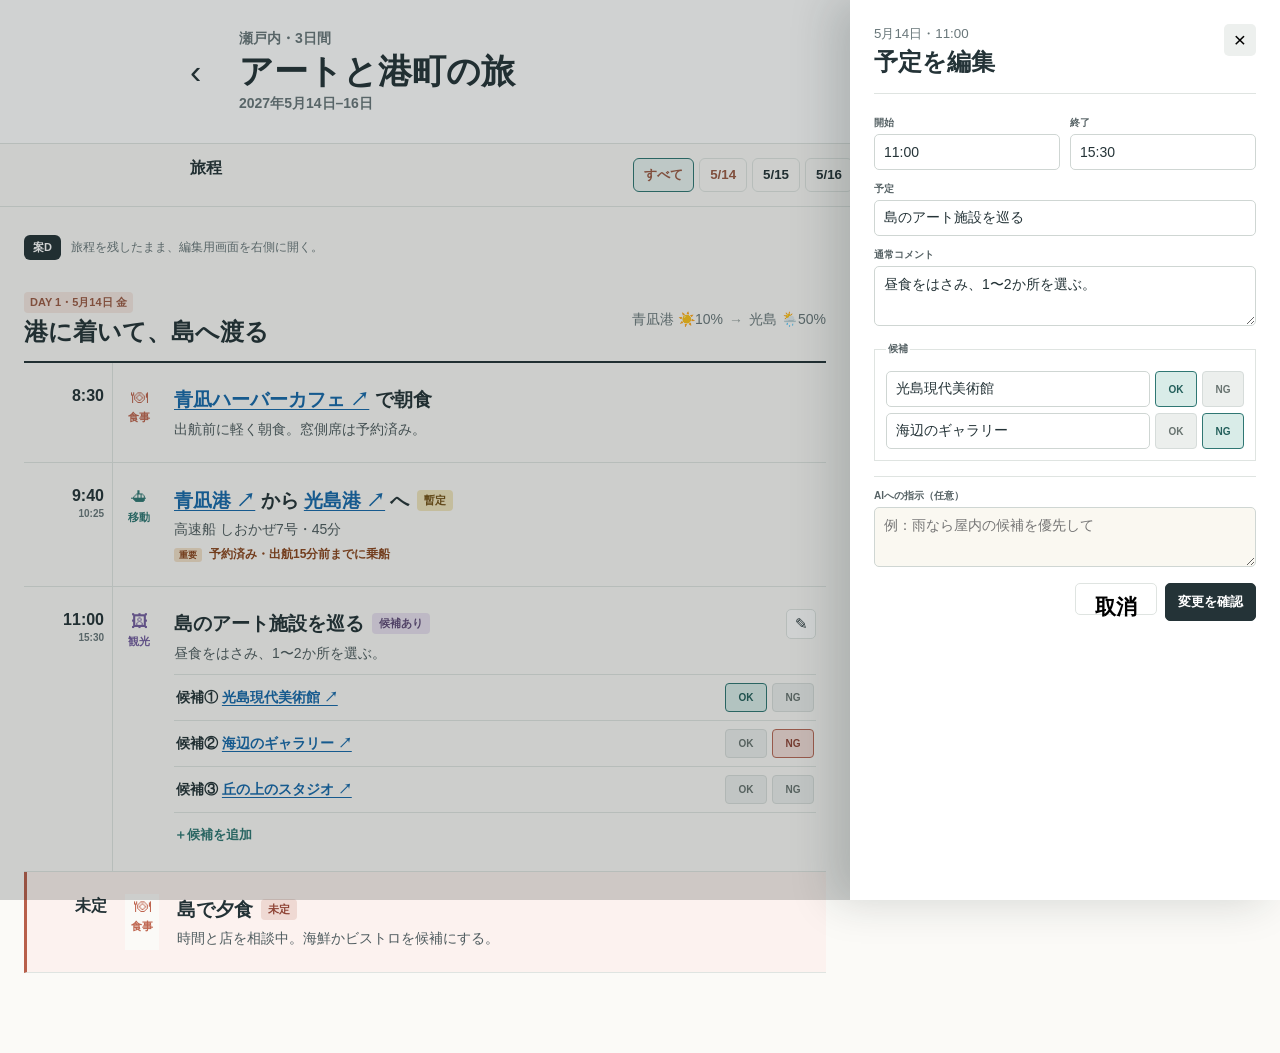
==== Prototypes/issue-62-step2-3/proposal-d-edit-screen.html @ 513a2626 "Refine Issue 62 itinerary and edit prototypes" ====
<!doctype html>
<html lang="ja">
<head><meta charset="utf-8"><meta name="viewport" content="width=device-width, initial-scale=1"><title>旅程詳細 UI案D・編集用画面</title><link rel="stylesheet" href="./prototype.css"><script src="./prototype.js" defer></script></head>
<body class="next-proposal screen-edit" data-edit-mode="screen">
  <header class="trip-header"><a href="#" aria-label="旅行一覧へ戻る">‹</a><div><p>瀬戸内・3日間</p><h1>アートと港町の旅</h1><span>2027年5月14日–16日</span></div></header>
  <nav class="filters" aria-label="旅程の絞り込み"><b>旅程</b><div class="filter-group"><button class="active day-one">すべて</button><button class="day-one">5/14</button><button class="day-two">5/15</button><button class="day-three">5/16</button></div><div class="filter-group categories"><button class="active">すべて</button><button>移動</button><button>観光</button><button>食事</button></div></nav>
  <main><div class="proposal-note"><strong>案D</strong><span>旅程を残したまま、編集用画面を右側に開く。</span></div><section class="day next-day"><header><div><b class="day-one">DAY 1・5月14日 金</b><h2>港に着いて、島へ渡る</h2></div><p><span>青凪港 ☀️10%</span><i>→</i><span>光島 🌦️50%</span></p></header>
    <div class="timeline"><article class="plan confirmed selectable"><time>8:30</time><div class="kind food"><span aria-hidden="true">🍽</span><small>食事</small></div><div class="content"><div class="title"><h3><a href="#">青凪ハーバーカフェ ↗</a> で朝食</h3><button class="edit-trigger" aria-label="この予定を編集">✎</button></div><p class="normal-comment">出航前に軽く朝食。窓側席は予約済み。</p></div></article>
    <article class="plan provisional selectable"><time>9:40<small>10:25</small></time><div class="kind ferry"><span aria-hidden="true">⛴</span><small>移動</small></div><div class="content"><div class="title"><h3><a href="#">青凪港 ↗</a> から <a href="#">光島港 ↗</a> へ</h3><span class="status">暫定</span><button class="edit-trigger" aria-label="この予定を編集">✎</button></div><p class="normal-comment">高速船 しおかぜ7号・45分</p><p class="important-comment"><b>重要</b>予約済み・出航15分前までに乗船</p></div></article>
    <article class="plan candidates selectable editing"><time>11:00<small>15:30</small></time><div class="kind art"><span aria-hidden="true">🖼</span><small>観光</small></div><div class="content"><div class="title"><h3>島のアート施設を巡る</h3><span class="status">候補あり</span><button class="edit-trigger visible" aria-label="この予定を編集">✎</button></div><p class="normal-comment">昼食をはさみ、1〜2か所を選ぶ。</p><div class="candidate-list votes"><div><b>候補① <a href="#">光島現代美術館 ↗</a></b><span><button class="vote selected">OK</button><button class="vote">NG</button></span></div><div><b>候補② <a href="#">海辺のギャラリー ↗</a></b><span><button class="vote">OK</button><button class="vote selected ng">NG</button></span></div><div><b>候補③ <a href="#">丘の上のスタジオ ↗</a></b><span><button class="vote">OK</button><button class="vote">NG</button></span></div></div><button class="candidate-action">＋候補を追加</button></div></article>
    <article class="plan undecided selectable"><time>未定</time><div class="kind food"><span aria-hidden="true">🍽</span><small>食事</small></div><div class="content"><div class="title"><h3>島で夕食</h3><span class="status">未定</span><button class="edit-trigger" aria-label="この予定を編集">✎</button></div><p class="normal-comment">時間と店を相談中。海鮮かビストロを候補にする。</p></div></article></div></section></main>
  <aside class="edit-sheet open" aria-label="予定の編集"><header><div><small>5月14日・11:00</small><h2>予定を編集</h2></div><button class="close-sheet" aria-label="編集画面を閉じる">×</button></header><form class="edit-form"><div class="form-grid"><label><span>開始</span><input value="11:00"></label><label><span>終了</span><input value="15:30"></label></div><label><span>予定</span><input value="島のアート施設を巡る"></label><label><span>通常コメント</span><textarea>昼食をはさみ、1〜2か所を選ぶ。</textarea></label><fieldset><legend>候補</legend><div class="candidate-edit"><input value="光島現代美術館"><button type="button" class="selected">OK</button><button type="button">NG</button></div><div class="candidate-edit"><input value="海辺のギャラリー"><button type="button">OK</button><button type="button" class="selected">NG</button></div></fieldset><label class="ai-instruction"><span>AIへの指示（任意）</span><textarea placeholder="例：雨なら屋内の候補を優先して"></textarea></label><div class="form-actions"><button type="button" class="close-sheet">取消</button><button type="button" class="save">変更を確認</button></div></form></aside><div class="sheet-backdrop open"></div>
</body></html>
---- Prototypes/issue-62-step2-3/prototype.css ----
:root{color-scheme:light;--ink:#243337;--muted:#69777a;--line:#dfe4e1;--paper:#fbfaf7;--teal:#2f7773;--coral:#bf6650;--gold:#a66c1c;--purple:#745e9f}*{box-sizing:border-box}body{margin:0;background:var(--paper);color:var(--ink);font-family:-apple-system,BlinkMacSystemFont,"Hiragino Sans","Yu Gothic",sans-serif}.trip-header{display:grid;grid-template-columns:34px 1fr auto;align-items:center;gap:15px;padding:24px max(24px,calc((100% - 900px)/2));border-bottom:1px solid var(--line);background:#fff}.trip-header>a{color:var(--ink);font-size:34px;text-decoration:none}.trip-header p,.trip-header span{margin:0;color:var(--muted);font-size:12px;font-weight:650}.trip-header h1{margin:3px 0 2px;font-size:28px;line-height:1.2}.trip-header button{padding:11px 16px;border:0;border-radius:10px;background:var(--ink);color:#fff;font-weight:750}.filters{position:sticky;top:0;z-index:2;display:flex;align-items:center;gap:8px;padding:11px max(24px,calc((100% - 900px)/2));border-bottom:1px solid var(--line);background:rgba(251,250,247,.96)}.filters b{margin-right:auto;font-size:16px}.filters button{min-width:54px;padding:8px 13px;border:1px solid var(--line);border-radius:999px;background:#fff;color:var(--ink);font-weight:700}.filters button.active{border-color:var(--teal);background:#e8f2f0;color:#225f5b}main{max-width:900px;margin:auto;padding:20px 24px 80px}.proposal-note{display:flex;align-items:center;gap:10px;margin-bottom:22px;color:var(--muted);font-size:12px}.proposal-note strong{padding:5px 9px;border-radius:6px;background:var(--ink);color:#fff;font-size:11px}.day>header{display:flex;align-items:end;justify-content:space-between;gap:20px;padding-bottom:12px;border-bottom:2px solid var(--ink)}.day>header b{color:var(--coral);font-size:11px;letter-spacing:.08em}.day h2{margin:3px 0 0;font-size:20px}.day>header p{margin:0;color:var(--muted);font-size:12px}.timeline{position:relative}.timeline:before{content:"";position:absolute;top:0;bottom:0;left:73px;width:1px;background:var(--line)}.plan{position:relative;display:grid;grid-template-columns:58px 30px minmax(0,1fr);gap:14px;padding:18px 8px;border-bottom:1px solid var(--line)}.plan time{padding-top:2px;font-size:14px;font-weight:800;text-align:right}.plan time small{display:block;margin-top:3px;color:var(--muted);font-size:10px}.kind{position:relative;z-index:1;display:grid;width:30px;height:30px;place-items:center;border:5px solid var(--paper);border-radius:50%;background:var(--paper)}.kind span{font-size:11px}.kind.food{color:var(--coral)}.kind.art{color:var(--purple)}.kind.ferry{color:var(--teal)}.content{min-width:0}.title{display:flex;align-items:center;gap:8px}.title h3{margin:0;font-size:16px;line-height:1.35}.status{padding:3px 7px;border-radius:999px;background:#eef0ef;color:#566265;font-size:10px;font-weight:800;white-space:nowrap}.more{visibility:hidden;margin-left:auto;padding:3px 8px;border:0;border-radius:7px;background:#edf0ee;color:var(--ink);font-size:14px;letter-spacing:1px}.plan:hover .more,.plan:focus-within .more{visibility:visible}.content p{margin:4px 0 0;color:var(--muted);font-size:12px;line-height:1.55}.place{display:inline-block;margin-top:5px;color:var(--teal);font-size:13px;font-weight:750;text-decoration:underline;text-underline-offset:3px}.meta{margin-top:7px;color:var(--teal);font-size:11px;font-weight:700}.comment{margin-top:9px;padding:7px 10px;border-left:2px solid #b9c4c0;background:#f1f3f1;color:#566265;font-size:11px}.candidate-list{display:grid;gap:0;margin-top:10px;border-top:1px solid var(--line)}.candidate-list>div{display:flex;align-items:center;justify-content:space-between;gap:12px;padding:8px 2px;border-bottom:1px solid var(--line);font-size:12px}.candidate-list span{display:flex;gap:5px}.candidate-list i{padding:3px 6px;border-radius:5px;background:#f0f2f1;color:var(--muted);font-size:10px;font-style:normal;font-weight:700}.candidate-action{margin-top:8px;padding:5px 0;border:0;background:transparent;color:var(--teal);font-size:11px;font-weight:750}.second-day{margin-top:26px}.proposal-b .provisional,.proposal-b .candidates,.proposal-b .undecided{margin:4px 0;padding-left:13px;border-left:3px solid}.proposal-b .provisional{border-left-color:var(--gold);background:#fbf6e9}.proposal-b .candidates{border-left-color:var(--purple);background:#f6f2fa}.proposal-b .undecided{border-left-color:var(--coral);background:#fbf0ed}.proposal-b .provisional .status{background:#f1e3bd;color:#765014}.proposal-b .candidates .status{background:#e8def2;color:#5a437f}.proposal-b .undecided .status{background:#f2dcd6;color:#944734}
@media(min-width:900px){.trip-header{padding-top:30px;padding-bottom:30px}.trip-header h1{font-size:34px}.trip-header p,.trip-header span{font-size:14px}.filters{padding-top:14px;padding-bottom:14px}main{padding-top:28px}.day h2{font-size:24px}.day>header p{font-size:14px}.plan{grid-template-columns:70px 34px minmax(0,1fr);gap:18px;padding:22px 10px}.timeline:before{left:88px}.plan time{font-size:16px}.kind{width:34px;height:34px}.title h3{font-size:19px}.content p,.place{font-size:14px}.comment,.meta,.candidate-action{font-size:13px}.candidate-list>div{font-size:14px}.status{font-size:11px}}
@media(max-width:760px){.trip-header{grid-template-columns:26px 1fr auto;padding:20px 18px}.trip-header h1{font-size:25px}.trip-header button{padding:9px 11px;font-size:11px}.filters{padding-left:18px;padding-right:18px}main{padding-left:18px;padding-right:18px}.day>header{align-items:start;flex-direction:column;gap:5px}.plan{grid-template-columns:50px 26px minmax(0,1fr);gap:10px;padding-left:0;padding-right:0}.timeline:before{left:62px}.kind{width:26px;height:26px;border-width:4px}.candidate-list>div{align-items:flex-start;flex-direction:column;gap:5px}}

/* Issue #62 next comparison: one shared display treatment, two edit modes. */
.next-proposal .trip-header{grid-template-columns:34px 1fr}.next-proposal .filters{align-items:flex-start;flex-wrap:wrap}.filter-group{display:flex;gap:5px}.filter-group+ .filter-group{padding-left:8px;border-left:1px solid var(--line)}.next-proposal .filters button{min-width:auto;padding:7px 10px;border-radius:6px;background:transparent}.next-proposal .filters button.active{border-color:var(--teal);background:#e8f2f0}.next-proposal .filters .day-one{color:#9b5b45}.next-day>header{align-items:center;padding:10px 0 13px}.next-day>header b{display:inline-block;padding:3px 6px;border-radius:4px;background:#f5e7e1;color:#9b5b45;letter-spacing:0}.next-day>header p{display:flex;align-items:center;gap:6px}.next-day>header p i{font-style:normal;color:#98a29f}.next-proposal .plan{cursor:pointer}.next-proposal .kind{height:auto;min-height:34px;align-content:start;gap:2px;padding-top:3px;border:0;border-radius:0}.next-proposal .kind span{font-size:17px}.next-proposal .kind small{font-size:9px;font-weight:750}.next-proposal .title h3 a,.next-proposal .candidate-list a{color:#1769aa;text-decoration:underline;text-underline-offset:3px}.next-proposal .status{border-radius:4px;background:#e8e0ef;color:#604b78}.next-proposal .provisional .status{background:#f0e4bd;color:#735217}.next-proposal .undecided{border-left:3px solid #b85f4b;background:#fcf2ef}.next-proposal .undecided .status{background:#efd9d3;color:#8e4335}.normal-comment{color:#4f5c5f!important;font-size:13px!important}.important-comment{color:#8b461e!important;font-size:12px!important;font-weight:750}.important-comment b{margin-right:7px;padding:2px 5px;border-radius:3px;background:#f1dfc8;font-size:9px}.edit-trigger{visibility:hidden;margin-left:auto;width:30px;height:30px;border:1px solid var(--line);border-radius:5px;background:#fff;color:var(--ink);font-size:15px}.selectable:hover .edit-trigger,.selected-plan .edit-trigger,.edit-trigger.visible{visibility:visible}.selected-plan{outline:2px solid rgba(47,119,115,.25);outline-offset:-2px;background:#f7faf9}.votes>div{align-items:center;flex-direction:row}.votes b{font-size:12px}.votes span{display:grid;grid-template-columns:repeat(2,42px);gap:5px}.vote{height:29px;border:1px solid #d8ddda;border-radius:4px;background:#ecefed;color:#687370;font-size:10px;font-weight:800}.vote.selected{border-color:#2f7773;background:#d9ece8;color:#235f5b}.vote.selected.ng{border-color:#b76856;background:#f2ddd8;color:#8e4436}.edit-form{display:grid;gap:12px}.inline-form{display:none;margin-top:13px;padding:15px;border:1px solid #cfd8d4;background:#fff}.inline-edit .editing .read-view{display:none}.inline-edit .editing .inline-form{display:grid}.form-grid{display:grid;grid-template-columns:1fr 1fr;gap:10px}.edit-form label>span,.edit-form legend{display:block;margin-bottom:4px;color:#566265;font-size:10px;font-weight:800}.edit-form input,.edit-form textarea{width:100%;padding:9px;border:1px solid #cfd6d3;border-radius:5px;background:#fff;color:var(--ink);font:inherit;font-size:12px}.edit-form textarea{min-height:60px;resize:vertical}.edit-form fieldset{display:grid;gap:6px;margin:0;padding:11px;border:1px solid var(--line)}.candidate-edit{display:grid;grid-template-columns:minmax(0,1fr) 42px 42px;gap:5px}.candidate-edit button{border:1px solid #d6dcda;border-radius:4px;background:#ecefed;color:#687370;font-size:10px;font-weight:800}.candidate-edit button.selected{border-color:var(--teal);background:#d9ece8;color:#235f5b}.ai-instruction{margin-top:3px;padding-top:12px;border-top:1px solid var(--line)}.ai-instruction textarea{background:#faf8f1}.form-actions{display:flex;justify-content:flex-end;gap:8px}.form-actions button{min-width:82px;padding:9px 12px;border:1px solid var(--line);border-radius:5px;background:#fff;font-weight:750}.form-actions .save{border-color:var(--ink);background:var(--ink);color:#fff}.sheet-backdrop{display:none;position:fixed;inset:0;z-index:9;background:rgba(23,32,34,.2)}.edit-sheet{position:fixed;top:0;right:0;z-index:10;width:min(430px,92vw);height:100vh;padding:24px;background:#fff;box-shadow:-16px 0 42px rgba(24,40,40,.18);transform:translateX(105%);transition:transform .2s}.edit-sheet.open{transform:translateX(0)}.sheet-backdrop.open{display:block}.edit-sheet>header{display:flex;align-items:start;justify-content:space-between;margin-bottom:22px;padding-bottom:15px;border-bottom:1px solid var(--line)}.edit-sheet h2{margin:3px 0 0}.edit-sheet header small{color:var(--muted)}.close-sheet{width:32px;height:32px;border:0;border-radius:5px;background:#edf0ee;font-size:21px}.screen-edit main{transition:margin-right .2s}.screen-edit:has(.edit-sheet.open) main{margin-right:min(430px,42vw)}
@media(min-width:900px){.next-proposal .kind small{font-size:11px}.normal-comment{font-size:14px!important}.votes b{font-size:14px}.edit-form input,.edit-form textarea{font-size:14px}}
@media(max-width:760px){.next-proposal .trip-header{grid-template-columns:26px 1fr}.next-proposal .filters b{width:100%}.filter-group+.filter-group{padding-left:0;border-left:0}.categories{width:100%;overflow-x:auto}.next-day>header p{font-size:11px}.next-proposal .plan{grid-template-columns:48px 34px minmax(0,1fr)}.next-proposal .timeline:before{left:62px}.next-proposal .kind small{font-size:8px}.title{align-items:flex-start;flex-wrap:wrap}.title .edit-trigger{margin-left:auto}.votes>div{align-items:flex-start;flex-direction:column}.screen-edit:has(.edit-sheet.open) main{margin-right:0}.edit-sheet{top:auto;bottom:0;width:100%;height:86vh;overflow:auto;transform:translateY(105%)}.edit-sheet.open{transform:translateY(0)}}
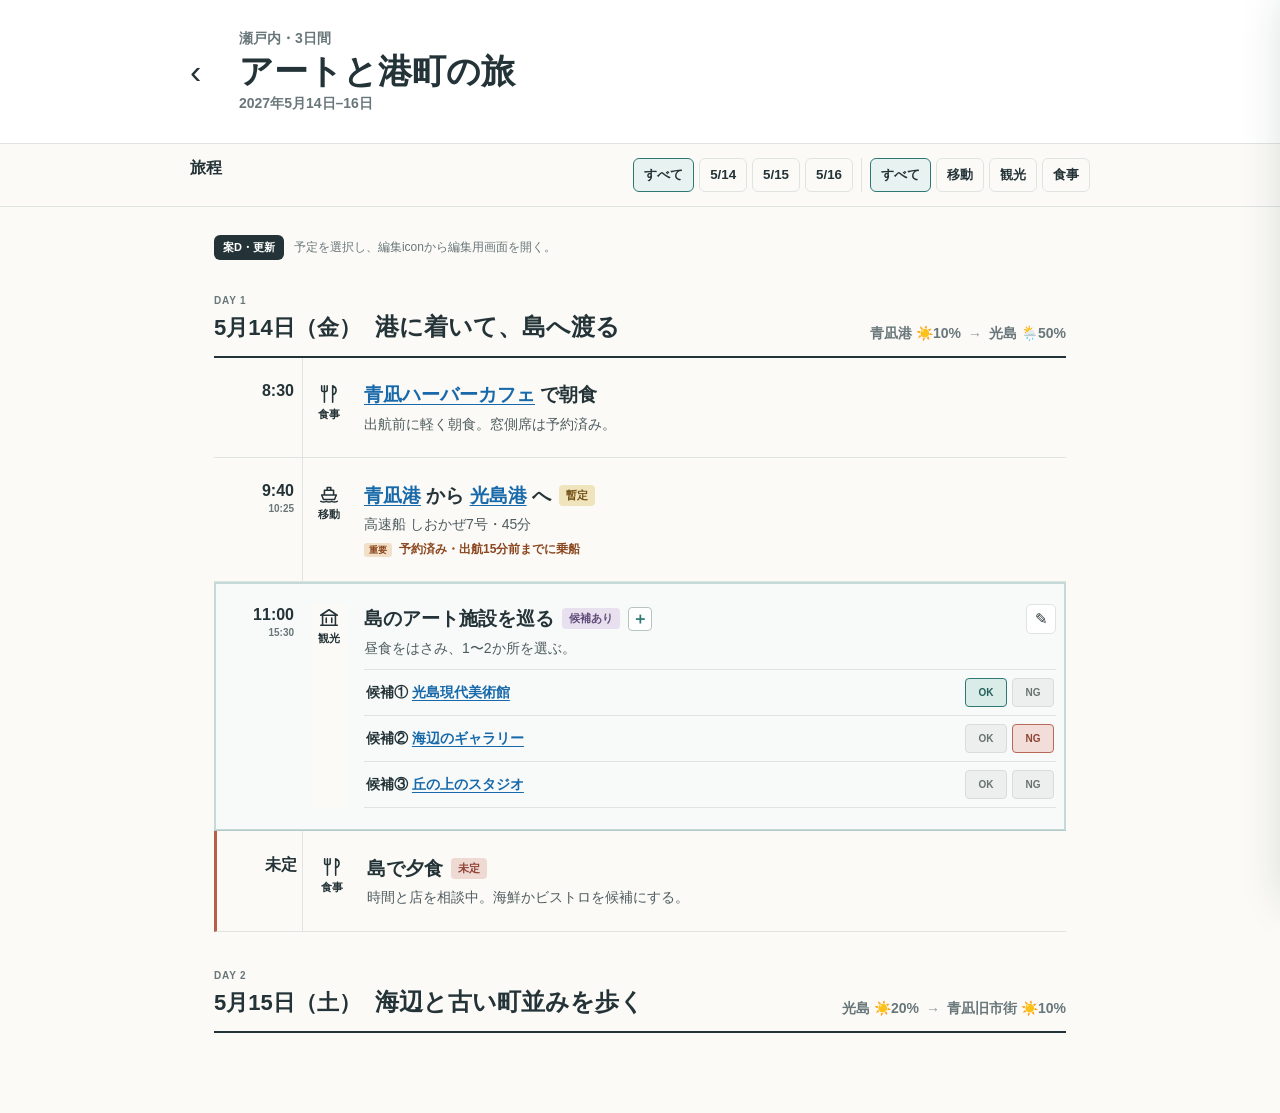
==== commit d337f15a: "Refine adopted Issue 62 edit prototype" ====
--- a/Prototypes/issue-62-step2-3/proposal-d-edit-screen.html
+++ b/Prototypes/issue-62-step2-3/proposal-d-edit-screen.html
@@ -1,13 +1,19 @@
 <!doctype html>
 <html lang="ja">
-<head><meta charset="utf-8"><meta name="viewport" content="width=device-width, initial-scale=1"><title>旅程詳細 UI案D・編集用画面</title><link rel="stylesheet" href="./prototype.css"><script src="./prototype.js" defer></script></head>
+<head><meta charset="utf-8"><meta name="viewport" content="width=device-width, initial-scale=1"><title>旅程詳細 UI案D・更新</title><link rel="stylesheet" href="./prototype.css"><script src="./prototype.js" defer></script></head>
 <body class="next-proposal screen-edit" data-edit-mode="screen">
   <header class="trip-header"><a href="#" aria-label="旅行一覧へ戻る">‹</a><div><p>瀬戸内・3日間</p><h1>アートと港町の旅</h1><span>2027年5月14日–16日</span></div></header>
-  <nav class="filters" aria-label="旅程の絞り込み"><b>旅程</b><div class="filter-group"><button class="active day-one">すべて</button><button class="day-one">5/14</button><button class="day-two">5/15</button><button class="day-three">5/16</button></div><div class="filter-group categories"><button class="active">すべて</button><button>移動</button><button>観光</button><button>食事</button></div></nav>
-  <main><div class="proposal-note"><strong>案D</strong><span>旅程を残したまま、編集用画面を右側に開く。</span></div><section class="day next-day"><header><div><b class="day-one">DAY 1・5月14日 金</b><h2>港に着いて、島へ渡る</h2></div><p><span>青凪港 ☀️10%</span><i>→</i><span>光島 🌦️50%</span></p></header>
-    <div class="timeline"><article class="plan confirmed selectable"><time>8:30</time><div class="kind food"><span aria-hidden="true">🍽</span><small>食事</small></div><div class="content"><div class="title"><h3><a href="#">青凪ハーバーカフェ ↗</a> で朝食</h3><button class="edit-trigger" aria-label="この予定を編集">✎</button></div><p class="normal-comment">出航前に軽く朝食。窓側席は予約済み。</p></div></article>
-    <article class="plan provisional selectable"><time>9:40<small>10:25</small></time><div class="kind ferry"><span aria-hidden="true">⛴</span><small>移動</small></div><div class="content"><div class="title"><h3><a href="#">青凪港 ↗</a> から <a href="#">光島港 ↗</a> へ</h3><span class="status">暫定</span><button class="edit-trigger" aria-label="この予定を編集">✎</button></div><p class="normal-comment">高速船 しおかぜ7号・45分</p><p class="important-comment"><b>重要</b>予約済み・出航15分前までに乗船</p></div></article>
-    <article class="plan candidates selectable editing"><time>11:00<small>15:30</small></time><div class="kind art"><span aria-hidden="true">🖼</span><small>観光</small></div><div class="content"><div class="title"><h3>島のアート施設を巡る</h3><span class="status">候補あり</span><button class="edit-trigger visible" aria-label="この予定を編集">✎</button></div><p class="normal-comment">昼食をはさみ、1〜2か所を選ぶ。</p><div class="candidate-list votes"><div><b>候補① <a href="#">光島現代美術館 ↗</a></b><span><button class="vote selected">OK</button><button class="vote">NG</button></span></div><div><b>候補② <a href="#">海辺のギャラリー ↗</a></b><span><button class="vote">OK</button><button class="vote selected ng">NG</button></span></div><div><b>候補③ <a href="#">丘の上のスタジオ ↗</a></b><span><button class="vote">OK</button><button class="vote">NG</button></span></div></div><button class="candidate-action">＋候補を追加</button></div></article>
-    <article class="plan undecided selectable"><time>未定</time><div class="kind food"><span aria-hidden="true">🍽</span><small>食事</small></div><div class="content"><div class="title"><h3>島で夕食</h3><span class="status">未定</span><button class="edit-trigger" aria-label="この予定を編集">✎</button></div><p class="normal-comment">時間と店を相談中。海鮮かビストロを候補にする。</p></div></article></div></section></main>
-  <aside class="edit-sheet open" aria-label="予定の編集"><header><div><small>5月14日・11:00</small><h2>予定を編集</h2></div><button class="close-sheet" aria-label="編集画面を閉じる">×</button></header><form class="edit-form"><div class="form-grid"><label><span>開始</span><input value="11:00"></label><label><span>終了</span><input value="15:30"></label></div><label><span>予定</span><input value="島のアート施設を巡る"></label><label><span>通常コメント</span><textarea>昼食をはさみ、1〜2か所を選ぶ。</textarea></label><fieldset><legend>候補</legend><div class="candidate-edit"><input value="光島現代美術館"><button type="button" class="selected">OK</button><button type="button">NG</button></div><div class="candidate-edit"><input value="海辺のギャラリー"><button type="button">OK</button><button type="button" class="selected">NG</button></div></fieldset><label class="ai-instruction"><span>AIへの指示（任意）</span><textarea placeholder="例：雨なら屋内の候補を優先して"></textarea></label><div class="form-actions"><button type="button" class="close-sheet">取消</button><button type="button" class="save">変更を確認</button></div></form></aside><div class="sheet-backdrop open"></div>
+  <nav class="filters" aria-label="旅程の絞り込み"><b>旅程</b><div class="filter-group"><button class="active">すべて</button><button>5/14</button><button>5/15</button><button>5/16</button></div><div class="filter-group categories"><button class="active">すべて</button><button>移動</button><button>観光</button><button>食事</button></div></nav>
+  <main><div class="proposal-note"><strong>案D・更新</strong><span>予定を選択し、編集iconから編集用画面を開く。</span></div>
+    <section class="day refined-day"><header><b>DAY 1</b><div class="day-heading-row"><h2><span>5月14日（金）</span>港に着いて、島へ渡る</h2><p><span>青凪港 ☀️10%</span><i>→</i><span>光島 🌦️50%</span></p></div></header>
+      <div class="timeline">
+        <article class="plan confirmed selectable"><time>8:30</time><div class="kind food"><svg viewBox="0 0 24 24" aria-hidden="true"><path d="M7 3v7M4 3v5c0 2 6 2 6 0V3M7 10v11M16 3v18M16 3c5 2 5 8 0 10"/></svg><small>食事</small></div><div class="content"><div class="title"><h3><a href="#">青凪ハーバーカフェ</a> で朝食</h3><button class="edit-trigger" aria-label="この予定を編集">✎</button></div><p class="normal-comment">出航前に軽く朝食。窓側席は予約済み。</p></div></article>
+        <article class="plan provisional selectable"><time>9:40<small>10:25</small></time><div class="kind ferry"><svg viewBox="0 0 24 24" aria-hidden="true"><path d="M4 13h16l-2 5H6l-2-5ZM7 13V8h10v5M10 8V5h4v3M3 20c2 1 4 1 6 0 2 1 4 1 6 0 2 1 4 1 6 0"/></svg><small>移動</small></div><div class="content"><div class="title"><h3><a href="#">青凪港</a> から <a href="#">光島港</a> へ</h3><span class="status">暫定</span><button class="edit-trigger" aria-label="この予定を編集">✎</button></div><p class="normal-comment">高速船 しおかぜ7号・45分</p><p class="important-comment"><b>重要</b>予約済み・出航15分前までに乗船</p></div></article>
+        <article class="plan candidates selectable selected-plan"><time>11:00<small>15:30</small></time><div class="kind art"><svg viewBox="0 0 24 24" aria-hidden="true"><path d="M3 20h18M5 20V9h14v11M3 9l9-6 9 6M9 12v5M15 12v5"/></svg><small>観光</small></div><div class="content"><div class="title"><h3>島のアート施設を巡る</h3><span class="status">候補あり</span><button class="add-candidate" aria-label="候補を追加">＋</button><button class="edit-trigger" aria-label="この予定を編集">✎</button></div><p class="normal-comment">昼食をはさみ、1〜2か所を選ぶ。</p><div class="candidate-list votes"><div><b>候補① <a href="#">光島現代美術館</a></b><span><button class="vote selected">OK</button><button class="vote">NG</button></span></div><div><b>候補② <a href="#">海辺のギャラリー</a></b><span><button class="vote">OK</button><button class="vote selected ng">NG</button></span></div><div><b>候補③ <a href="#">丘の上のスタジオ</a></b><span><button class="vote">OK</button><button class="vote">NG</button></span></div></div></div></article>
+        <article class="plan undecided selectable"><time>未定</time><div class="kind food"><svg viewBox="0 0 24 24" aria-hidden="true"><path d="M7 3v7M4 3v5c0 2 6 2 6 0V3M7 10v11M16 3v18M16 3c5 2 5 8 0 10"/></svg><small>食事</small></div><div class="content"><div class="title"><h3>島で夕食</h3><span class="status">未定</span><button class="edit-trigger" aria-label="この予定を編集">✎</button></div><p class="normal-comment">時間と店を相談中。海鮮かビストロを候補にする。</p></div></article>
+      </div>
+    </section>
+    <section class="day refined-day second-day"><header><b>DAY 2</b><div class="day-heading-row"><h2><span>5月15日（土）</span>海辺と古い町並みを歩く</h2><p><span>光島 ☀️20%</span><i>→</i><span>青凪旧市街 ☀️10%</span></p></div></header></section>
+  </main>
+  <aside class="edit-sheet" aria-label="予定の編集"><header><div><small>5月14日・11:00</small><h2>予定を編集</h2></div><button class="close-sheet" aria-label="編集画面を閉じる">×</button></header><form class="edit-form"><div class="form-grid"><label><span>開始</span><input value="11:00"></label><label><span>終了</span><input value="15:30"></label></div><label><span>予定</span><input value="島のアート施設を巡る"></label><label><span>通常コメント</span><textarea>昼食をはさみ、1〜2か所を選ぶ。</textarea></label><fieldset><legend>候補</legend><div class="candidate-edit"><input value="光島現代美術館"><button type="button" class="selected">OK</button><button type="button">NG</button></div><div class="candidate-edit"><input value="海辺のギャラリー"><button type="button">OK</button><button type="button" class="selected">NG</button></div></fieldset><label class="ai-instruction"><span>AIへの指示（任意）</span><textarea placeholder="例：雨なら屋内の候補を優先して"></textarea></label><div class="form-actions"><button type="button" class="close-sheet">取消</button><button type="button" class="save">変更を確認</button></div></form></aside><div class="sheet-backdrop"></div>
 </body></html>
--- a/Prototypes/issue-62-step2-3/prototype.css
+++ b/Prototypes/issue-62-step2-3/prototype.css
@@ -6,3 +6,9 @@
 .next-proposal .trip-header{grid-template-columns:34px 1fr}.next-proposal .filters{align-items:flex-start;flex-wrap:wrap}.filter-group{display:flex;gap:5px}.filter-group+ .filter-group{padding-left:8px;border-left:1px solid var(--line)}.next-proposal .filters button{min-width:auto;padding:7px 10px;border-radius:6px;background:transparent}.next-proposal .filters button.active{border-color:var(--teal);background:#e8f2f0}.next-proposal .filters .day-one{color:#9b5b45}.next-day>header{align-items:center;padding:10px 0 13px}.next-day>header b{display:inline-block;padding:3px 6px;border-radius:4px;background:#f5e7e1;color:#9b5b45;letter-spacing:0}.next-day>header p{display:flex;align-items:center;gap:6px}.next-day>header p i{font-style:normal;color:#98a29f}.next-proposal .plan{cursor:pointer}.next-proposal .kind{height:auto;min-height:34px;align-content:start;gap:2px;padding-top:3px;border:0;border-radius:0}.next-proposal .kind span{font-size:17px}.next-proposal .kind small{font-size:9px;font-weight:750}.next-proposal .title h3 a,.next-proposal .candidate-list a{color:#1769aa;text-decoration:underline;text-underline-offset:3px}.next-proposal .status{border-radius:4px;background:#e8e0ef;color:#604b78}.next-proposal .provisional .status{background:#f0e4bd;color:#735217}.next-proposal .undecided{border-left:3px solid #b85f4b;background:#fcf2ef}.next-proposal .undecided .status{background:#efd9d3;color:#8e4335}.normal-comment{color:#4f5c5f!important;font-size:13px!important}.important-comment{color:#8b461e!important;font-size:12px!important;font-weight:750}.important-comment b{margin-right:7px;padding:2px 5px;border-radius:3px;background:#f1dfc8;font-size:9px}.edit-trigger{visibility:hidden;margin-left:auto;width:30px;height:30px;border:1px solid var(--line);border-radius:5px;background:#fff;color:var(--ink);font-size:15px}.selectable:hover .edit-trigger,.selected-plan .edit-trigger,.edit-trigger.visible{visibility:visible}.selected-plan{outline:2px solid rgba(47,119,115,.25);outline-offset:-2px;background:#f7faf9}.votes>div{align-items:center;flex-direction:row}.votes b{font-size:12px}.votes span{display:grid;grid-template-columns:repeat(2,42px);gap:5px}.vote{height:29px;border:1px solid #d8ddda;border-radius:4px;background:#ecefed;color:#687370;font-size:10px;font-weight:800}.vote.selected{border-color:#2f7773;background:#d9ece8;color:#235f5b}.vote.selected.ng{border-color:#b76856;background:#f2ddd8;color:#8e4436}.edit-form{display:grid;gap:12px}.inline-form{display:none;margin-top:13px;padding:15px;border:1px solid #cfd8d4;background:#fff}.inline-edit .editing .read-view{display:none}.inline-edit .editing .inline-form{display:grid}.form-grid{display:grid;grid-template-columns:1fr 1fr;gap:10px}.edit-form label>span,.edit-form legend{display:block;margin-bottom:4px;color:#566265;font-size:10px;font-weight:800}.edit-form input,.edit-form textarea{width:100%;padding:9px;border:1px solid #cfd6d3;border-radius:5px;background:#fff;color:var(--ink);font:inherit;font-size:12px}.edit-form textarea{min-height:60px;resize:vertical}.edit-form fieldset{display:grid;gap:6px;margin:0;padding:11px;border:1px solid var(--line)}.candidate-edit{display:grid;grid-template-columns:minmax(0,1fr) 42px 42px;gap:5px}.candidate-edit button{border:1px solid #d6dcda;border-radius:4px;background:#ecefed;color:#687370;font-size:10px;font-weight:800}.candidate-edit button.selected{border-color:var(--teal);background:#d9ece8;color:#235f5b}.ai-instruction{margin-top:3px;padding-top:12px;border-top:1px solid var(--line)}.ai-instruction textarea{background:#faf8f1}.form-actions{display:flex;justify-content:flex-end;gap:8px}.form-actions button{min-width:82px;padding:9px 12px;border:1px solid var(--line);border-radius:5px;background:#fff;font-weight:750}.form-actions .save{border-color:var(--ink);background:var(--ink);color:#fff}.sheet-backdrop{display:none;position:fixed;inset:0;z-index:9;background:rgba(23,32,34,.2)}.edit-sheet{position:fixed;top:0;right:0;z-index:10;width:min(430px,92vw);height:100vh;padding:24px;background:#fff;box-shadow:-16px 0 42px rgba(24,40,40,.18);transform:translateX(105%);transition:transform .2s}.edit-sheet.open{transform:translateX(0)}.sheet-backdrop.open{display:block}.edit-sheet>header{display:flex;align-items:start;justify-content:space-between;margin-bottom:22px;padding-bottom:15px;border-bottom:1px solid var(--line)}.edit-sheet h2{margin:3px 0 0}.edit-sheet header small{color:var(--muted)}.close-sheet{width:32px;height:32px;border:0;border-radius:5px;background:#edf0ee;font-size:21px}.screen-edit main{transition:margin-right .2s}.screen-edit:has(.edit-sheet.open) main{margin-right:min(430px,42vw)}
 @media(min-width:900px){.next-proposal .kind small{font-size:11px}.normal-comment{font-size:14px!important}.votes b{font-size:14px}.edit-form input,.edit-form textarea{font-size:14px}}
 @media(max-width:760px){.next-proposal .trip-header{grid-template-columns:26px 1fr}.next-proposal .filters b{width:100%}.filter-group+.filter-group{padding-left:0;border-left:0}.categories{width:100%;overflow-x:auto}.next-day>header p{font-size:11px}.next-proposal .plan{grid-template-columns:48px 34px minmax(0,1fr)}.next-proposal .timeline:before{left:62px}.next-proposal .kind small{font-size:8px}.title{align-items:flex-start;flex-wrap:wrap}.title .edit-trigger{margin-left:auto}.votes>div{align-items:flex-start;flex-direction:column}.screen-edit:has(.edit-sheet.open) main{margin-right:0}.edit-sheet{top:auto;bottom:0;width:100%;height:86vh;overflow:auto;transform:translateY(105%)}.edit-sheet.open{transform:translateY(0)}}
+
+/* Issue #62 adopted D direction refinements. */
+.screen-edit .filters button{color:var(--ink)}.refined-day>header{display:block;padding:8px 0 13px;border-bottom:2px solid var(--ink)}.refined-day>header>b{color:var(--muted);font-size:10px;letter-spacing:.08em}.day-heading-row{display:flex;align-items:flex-end;justify-content:space-between;gap:18px;margin-top:3px}.day-heading-row h2{display:flex;align-items:baseline;gap:14px;margin:0}.day-heading-row h2 span{font-size:19px;white-space:nowrap}.day-heading-row p{display:flex;align-items:center;gap:7px;margin:0 0 2px;color:#4e5b5e;font-size:13px;font-weight:650;white-space:nowrap}.day-heading-row p i{color:#8d9895;font-style:normal}.screen-edit .kind{color:var(--ink)}.screen-edit .kind svg{width:19px;height:19px;fill:none;stroke:currentColor;stroke-linecap:round;stroke-linejoin:round;stroke-width:1.7}.screen-edit .kind small{color:var(--ink)}.screen-edit .undecided{background:transparent}.screen-edit .selectable:hover .edit-trigger{visibility:hidden}.screen-edit .selected-plan .edit-trigger{visibility:visible}.screen-edit .title{position:relative}.add-candidate{width:24px;height:24px;padding:0;border:1px solid #b8c4c0;border-radius:4px;background:#fff;color:var(--teal);font-size:16px;font-weight:800;line-height:1}.screen-edit .candidate-action{display:none}.screen-edit .second-day{margin-top:25px}
+@media(min-width:900px){.day-heading-row h2 span{font-size:22px}.day-heading-row p{font-size:15px}.screen-edit .kind svg{width:22px;height:22px}}
+@media(max-width:760px){.day-heading-row{align-items:flex-start;flex-direction:column;gap:7px}.day-heading-row h2{display:block;font-size:20px}.day-heading-row h2 span{display:inline-block;margin-right:9px;font-size:18px}.day-heading-row p{align-self:flex-end;font-size:13px}.screen-edit .title .edit-trigger{order:4}.add-candidate{margin-left:0}}
+.screen-edit .selectable:not(.selected-plan):hover .edit-trigger{visibility:hidden}.screen-edit .selectable.selected-plan .edit-trigger{visibility:visible}
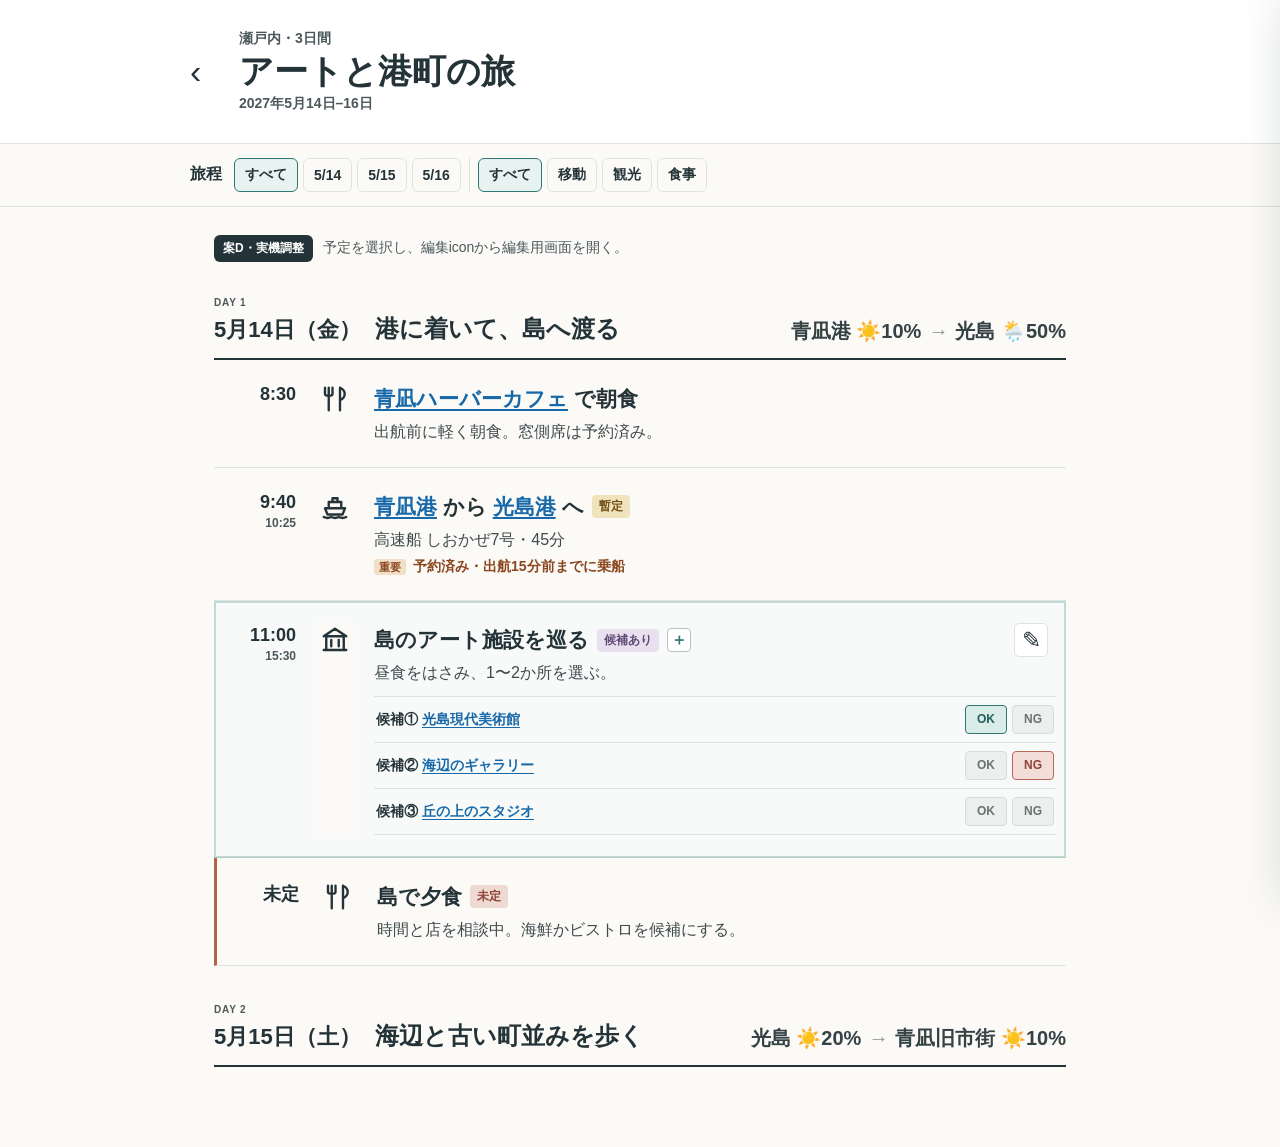
==== commit d5d72e10: "Refine Issue 62 D prototype from iPad feedback" ====
--- a/Prototypes/issue-62-step2-3/proposal-d-edit-screen.html
+++ b/Prototypes/issue-62-step2-3/proposal-d-edit-screen.html
@@ -1,16 +1,16 @@
 <!doctype html>
 <html lang="ja">
-<head><meta charset="utf-8"><meta name="viewport" content="width=device-width, initial-scale=1"><title>旅程詳細 UI案D・更新</title><link rel="stylesheet" href="./prototype.css"><script src="./prototype.js" defer></script></head>
+<head><meta charset="utf-8"><meta name="viewport" content="width=device-width, initial-scale=1"><title>旅程詳細 UI案D・実機調整</title><link rel="stylesheet" href="./prototype.css?v=issue62-mini-feedback"><script src="./prototype.js?v=issue62-mini-feedback" defer></script></head>
 <body class="next-proposal screen-edit" data-edit-mode="screen">
   <header class="trip-header"><a href="#" aria-label="旅行一覧へ戻る">‹</a><div><p>瀬戸内・3日間</p><h1>アートと港町の旅</h1><span>2027年5月14日–16日</span></div></header>
   <nav class="filters" aria-label="旅程の絞り込み"><b>旅程</b><div class="filter-group"><button class="active">すべて</button><button>5/14</button><button>5/15</button><button>5/16</button></div><div class="filter-group categories"><button class="active">すべて</button><button>移動</button><button>観光</button><button>食事</button></div></nav>
-  <main><div class="proposal-note"><strong>案D・更新</strong><span>予定を選択し、編集iconから編集用画面を開く。</span></div>
+  <main><div class="proposal-note"><strong>案D・実機調整</strong><span>予定を選択し、編集iconから編集用画面を開く。</span></div>
     <section class="day refined-day"><header><b>DAY 1</b><div class="day-heading-row"><h2><span>5月14日（金）</span>港に着いて、島へ渡る</h2><p><span>青凪港 ☀️10%</span><i>→</i><span>光島 🌦️50%</span></p></div></header>
       <div class="timeline">
-        <article class="plan confirmed selectable"><time>8:30</time><div class="kind food"><svg viewBox="0 0 24 24" aria-hidden="true"><path d="M7 3v7M4 3v5c0 2 6 2 6 0V3M7 10v11M16 3v18M16 3c5 2 5 8 0 10"/></svg><small>食事</small></div><div class="content"><div class="title"><h3><a href="#">青凪ハーバーカフェ</a> で朝食</h3><button class="edit-trigger" aria-label="この予定を編集">✎</button></div><p class="normal-comment">出航前に軽く朝食。窓側席は予約済み。</p></div></article>
-        <article class="plan provisional selectable"><time>9:40<small>10:25</small></time><div class="kind ferry"><svg viewBox="0 0 24 24" aria-hidden="true"><path d="M4 13h16l-2 5H6l-2-5ZM7 13V8h10v5M10 8V5h4v3M3 20c2 1 4 1 6 0 2 1 4 1 6 0 2 1 4 1 6 0"/></svg><small>移動</small></div><div class="content"><div class="title"><h3><a href="#">青凪港</a> から <a href="#">光島港</a> へ</h3><span class="status">暫定</span><button class="edit-trigger" aria-label="この予定を編集">✎</button></div><p class="normal-comment">高速船 しおかぜ7号・45分</p><p class="important-comment"><b>重要</b>予約済み・出航15分前までに乗船</p></div></article>
-        <article class="plan candidates selectable selected-plan"><time>11:00<small>15:30</small></time><div class="kind art"><svg viewBox="0 0 24 24" aria-hidden="true"><path d="M3 20h18M5 20V9h14v11M3 9l9-6 9 6M9 12v5M15 12v5"/></svg><small>観光</small></div><div class="content"><div class="title"><h3>島のアート施設を巡る</h3><span class="status">候補あり</span><button class="add-candidate" aria-label="候補を追加">＋</button><button class="edit-trigger" aria-label="この予定を編集">✎</button></div><p class="normal-comment">昼食をはさみ、1〜2か所を選ぶ。</p><div class="candidate-list votes"><div><b>候補① <a href="#">光島現代美術館</a></b><span><button class="vote selected">OK</button><button class="vote">NG</button></span></div><div><b>候補② <a href="#">海辺のギャラリー</a></b><span><button class="vote">OK</button><button class="vote selected ng">NG</button></span></div><div><b>候補③ <a href="#">丘の上のスタジオ</a></b><span><button class="vote">OK</button><button class="vote">NG</button></span></div></div></div></article>
-        <article class="plan undecided selectable"><time>未定</time><div class="kind food"><svg viewBox="0 0 24 24" aria-hidden="true"><path d="M7 3v7M4 3v5c0 2 6 2 6 0V3M7 10v11M16 3v18M16 3c5 2 5 8 0 10"/></svg><small>食事</small></div><div class="content"><div class="title"><h3>島で夕食</h3><span class="status">未定</span><button class="edit-trigger" aria-label="この予定を編集">✎</button></div><p class="normal-comment">時間と店を相談中。海鮮かビストロを候補にする。</p></div></article>
+        <article class="plan confirmed selectable"><time>8:30</time><div class="kind food" aria-label="食事"><svg viewBox="0 0 24 24" aria-hidden="true"><path d="M7 3v7M4 3v5c0 2 6 2 6 0V3M7 10v11M16 3v18M16 3c5 2 5 8 0 10"/></svg></div><div class="content"><div class="title"><h3><a href="#">青凪ハーバーカフェ</a> で朝食</h3><button class="edit-trigger" aria-label="この予定を編集">✎</button></div><p class="normal-comment">出航前に軽く朝食。窓側席は予約済み。</p></div></article>
+        <article class="plan provisional selectable"><time>9:40<small>10:25</small></time><div class="kind ferry" aria-label="移動"><svg viewBox="0 0 24 24" aria-hidden="true"><path d="M4 13h16l-2 5H6l-2-5ZM7 13V8h10v5M10 8V5h4v3M3 20c2 1 4 1 6 0 2 1 4 1 6 0 2 1 4 1 6 0"/></svg></div><div class="content"><div class="title"><h3><a href="#">青凪港</a> から <a href="#">光島港</a> へ</h3><span class="status">暫定</span><button class="edit-trigger" aria-label="この予定を編集">✎</button></div><p class="normal-comment">高速船 しおかぜ7号・45分</p><p class="important-comment"><b>重要</b>予約済み・出航15分前までに乗船</p></div></article>
+        <article class="plan candidates selectable selected-plan"><time>11:00<small>15:30</small></time><div class="kind art" aria-label="観光"><svg viewBox="0 0 24 24" aria-hidden="true"><path d="M3 20h18M5 20V9h14v11M3 9l9-6 9 6M9 12v5M15 12v5"/></svg></div><div class="content"><div class="title"><h3>島のアート施設を巡る</h3><span class="status">候補あり</span><button class="add-candidate" aria-label="候補を追加">＋</button><button class="edit-trigger" aria-label="この予定を編集">✎</button></div><p class="normal-comment">昼食をはさみ、1〜2か所を選ぶ。</p><div class="candidate-list votes"><div><b>候補① <a href="#">光島現代美術館</a></b><span><button class="vote selected">OK</button><button class="vote">NG</button></span></div><div><b>候補② <a href="#">海辺のギャラリー</a></b><span><button class="vote">OK</button><button class="vote selected ng">NG</button></span></div><div><b>候補③ <a href="#">丘の上のスタジオ</a></b><span><button class="vote">OK</button><button class="vote">NG</button></span></div></div></div></article>
+        <article class="plan undecided selectable"><time>未定</time><div class="kind food" aria-label="食事"><svg viewBox="0 0 24 24" aria-hidden="true"><path d="M7 3v7M4 3v5c0 2 6 2 6 0V3M7 10v11M16 3v18M16 3c5 2 5 8 0 10"/></svg></div><div class="content"><div class="title"><h3>島で夕食</h3><span class="status">未定</span><button class="edit-trigger" aria-label="この予定を編集">✎</button></div><p class="normal-comment">時間と店を相談中。海鮮かビストロを候補にする。</p></div></article>
       </div>
     </section>
     <section class="day refined-day second-day"><header><b>DAY 2</b><div class="day-heading-row"><h2><span>5月15日（土）</span>海辺と古い町並みを歩く</h2><p><span>光島 ☀️20%</span><i>→</i><span>青凪旧市街 ☀️10%</span></p></div></header></section>
--- a/Prototypes/issue-62-step2-3/prototype.css
+++ b/Prototypes/issue-62-step2-3/prototype.css
@@ -12,3 +12,36 @@
 @media(min-width:900px){.day-heading-row h2 span{font-size:22px}.day-heading-row p{font-size:15px}.screen-edit .kind svg{width:22px;height:22px}}
 @media(max-width:760px){.day-heading-row{align-items:flex-start;flex-direction:column;gap:7px}.day-heading-row h2{display:block;font-size:20px}.day-heading-row h2 span{display:inline-block;margin-right:9px;font-size:18px}.day-heading-row p{align-self:flex-end;font-size:13px}.screen-edit .title .edit-trigger{order:4}.add-candidate{margin-left:0}}
 .screen-edit .selectable:not(.selected-plan):hover .edit-trigger{visibility:hidden}.screen-edit .selectable.selected-plan .edit-trigger{visibility:visible}
+
+/* iPad mini device feedback: legibility and touch layout pass. */
+.screen-edit{--muted:#4c585b}
+.screen-edit .filters{align-items:center;flex-wrap:nowrap;overflow-x:auto;-webkit-overflow-scrolling:touch}
+.screen-edit .filters>b{margin-right:4px;flex:0 0 auto}
+.screen-edit .filter-group{flex:0 0 auto}
+.screen-edit .filter-group+.filter-group{padding-left:8px;border-left:1px solid var(--line)}
+.screen-edit .filters button{font-size:14px}
+.screen-edit .proposal-note{font-size:14px}
+.screen-edit .proposal-note strong{font-size:12px}
+.screen-edit .timeline:before{display:none}
+.screen-edit .plan{grid-template-columns:52px 36px minmax(0,1fr);column-gap:14px}
+.screen-edit .plan time{font-size:16px}
+.screen-edit .plan time small{color:#4c585b;font-size:12px}
+.screen-edit .kind{width:36px;min-height:36px;padding-top:2px}
+.screen-edit .kind svg{width:27px;height:27px;stroke-width:1.9}
+.screen-edit .title h3{font-size:19px;line-height:1.4}
+.screen-edit .status{font-size:12px}
+.screen-edit .normal-comment{color:#3f4a4d!important;font-size:15px!important;line-height:1.55}
+.screen-edit .important-comment{font-size:14px!important}
+.screen-edit .important-comment b{font-size:11px}
+.screen-edit .day-heading-row p{color:#354245;font-size:18px;font-weight:700}
+.screen-edit .votes>div{align-items:center;flex-direction:row}
+.screen-edit .votes b{flex:1;min-width:0;font-size:14px;line-height:1.4}
+.screen-edit .votes span{flex:0 0 auto}
+.screen-edit .vote{font-size:12px}
+.screen-edit .edit-trigger{width:34px;height:34px;margin-left:auto;margin-right:8px;padding:0;font-size:23px;line-height:1}
+.screen-edit .edit-form label>span,.screen-edit .edit-form legend{font-size:12px}
+.screen-edit .edit-form input,.screen-edit .edit-form textarea{font-size:15px}
+.screen-edit .edit-sheet header small{color:#4c585b;font-size:13px}
+@media(min-width:900px){.screen-edit .plan{grid-template-columns:72px 40px minmax(0,1fr);column-gap:19px}.screen-edit .plan time{font-size:18px}.screen-edit .kind{width:40px;min-height:40px}.screen-edit .kind svg{width:30px;height:30px}.screen-edit .title h3{font-size:21px}.screen-edit .normal-comment{font-size:16px!important}.screen-edit .day-heading-row p{font-size:20px}}
+@media(max-width:760px){.screen-edit .filters{padding-top:9px;padding-bottom:9px}.screen-edit .filters>b{width:auto}.screen-edit .categories{width:auto;overflow:visible}.screen-edit .filter-group+.filter-group{padding-left:8px;border-left:1px solid var(--line)}.screen-edit .day-heading-row p{align-self:flex-end;font-size:18px}.screen-edit .title{align-items:center}.screen-edit .title .edit-trigger{order:initial}.screen-edit .votes>div{align-items:center;flex-direction:row}.screen-edit .edit-sheet{height:88vh}}
+@media(min-width:761px){.screen-edit:has(.edit-sheet.open) .day-heading-row{align-items:flex-start;flex-direction:column;gap:8px}.screen-edit:has(.edit-sheet.open) .day-heading-row h2{display:block}.screen-edit:has(.edit-sheet.open) .day-heading-row h2 span{display:inline-block;margin-right:10px}.screen-edit:has(.edit-sheet.open) .day-heading-row p{align-self:flex-end}}
